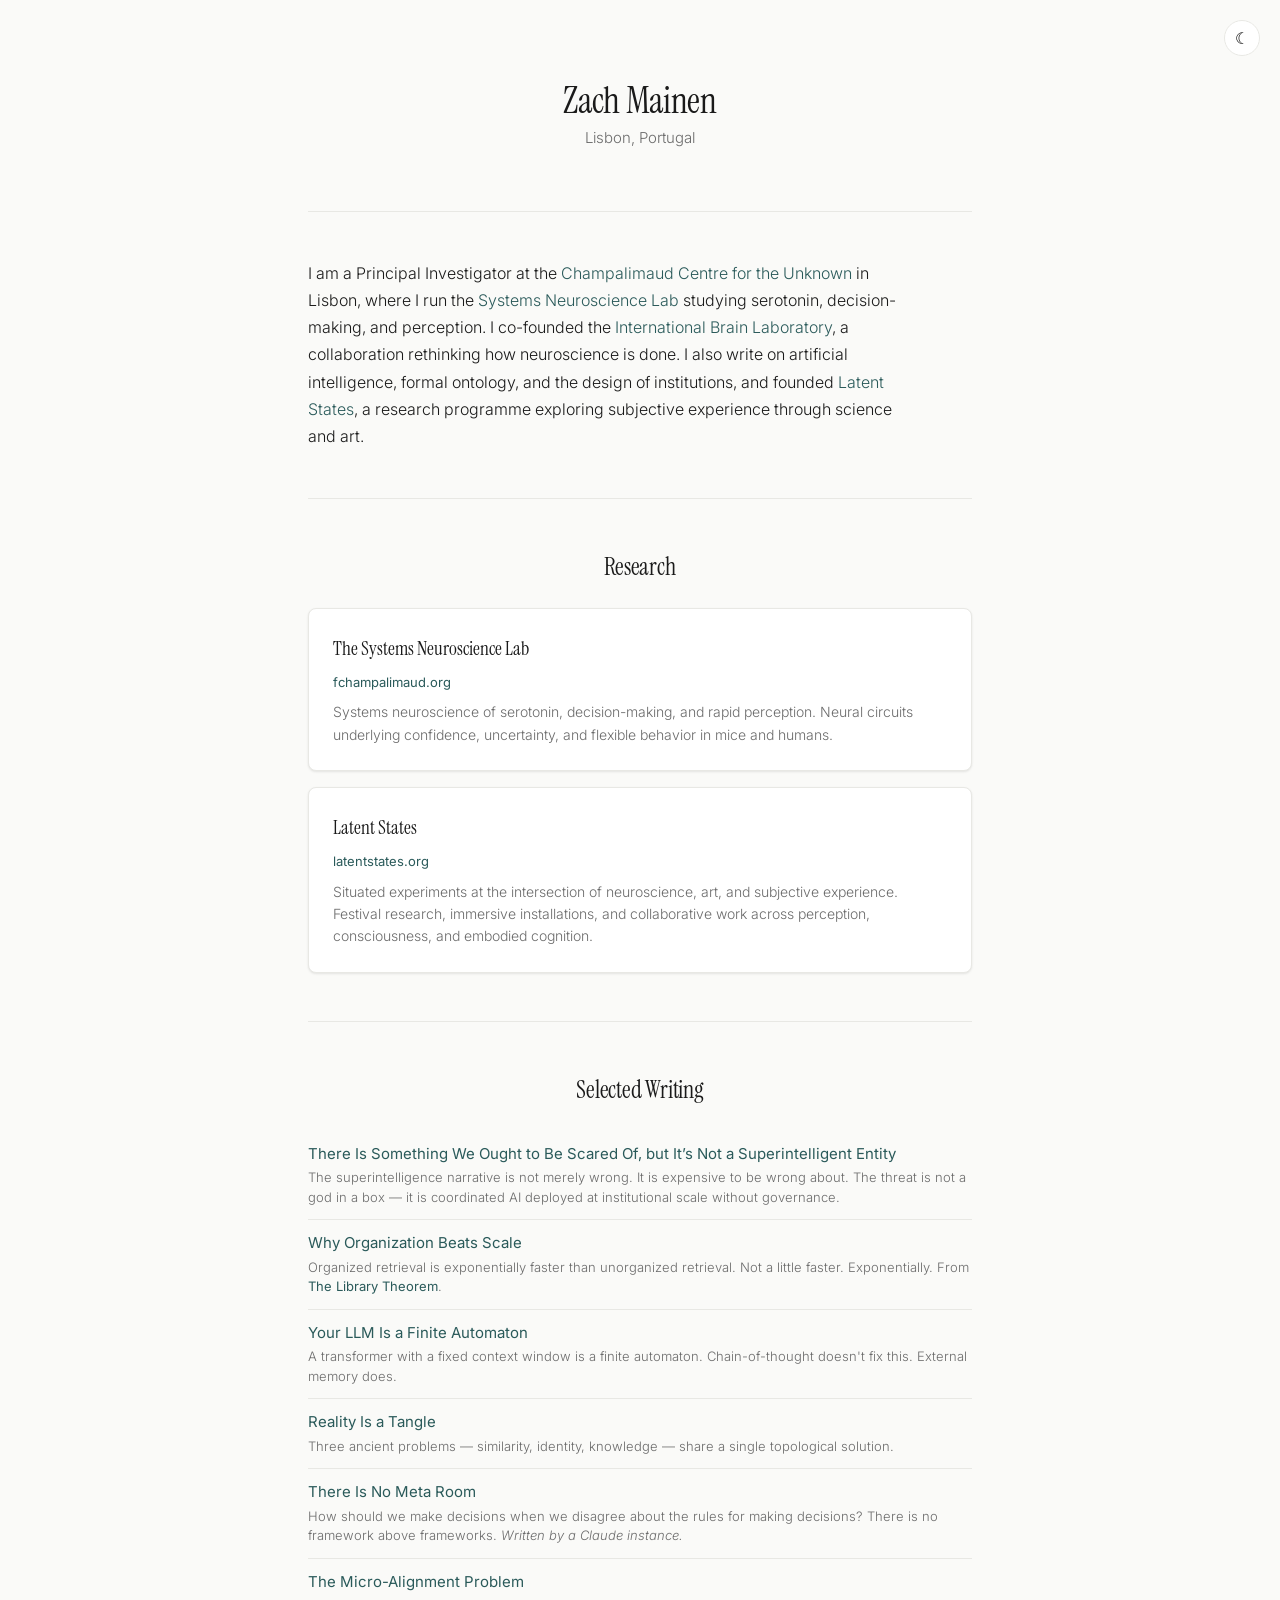
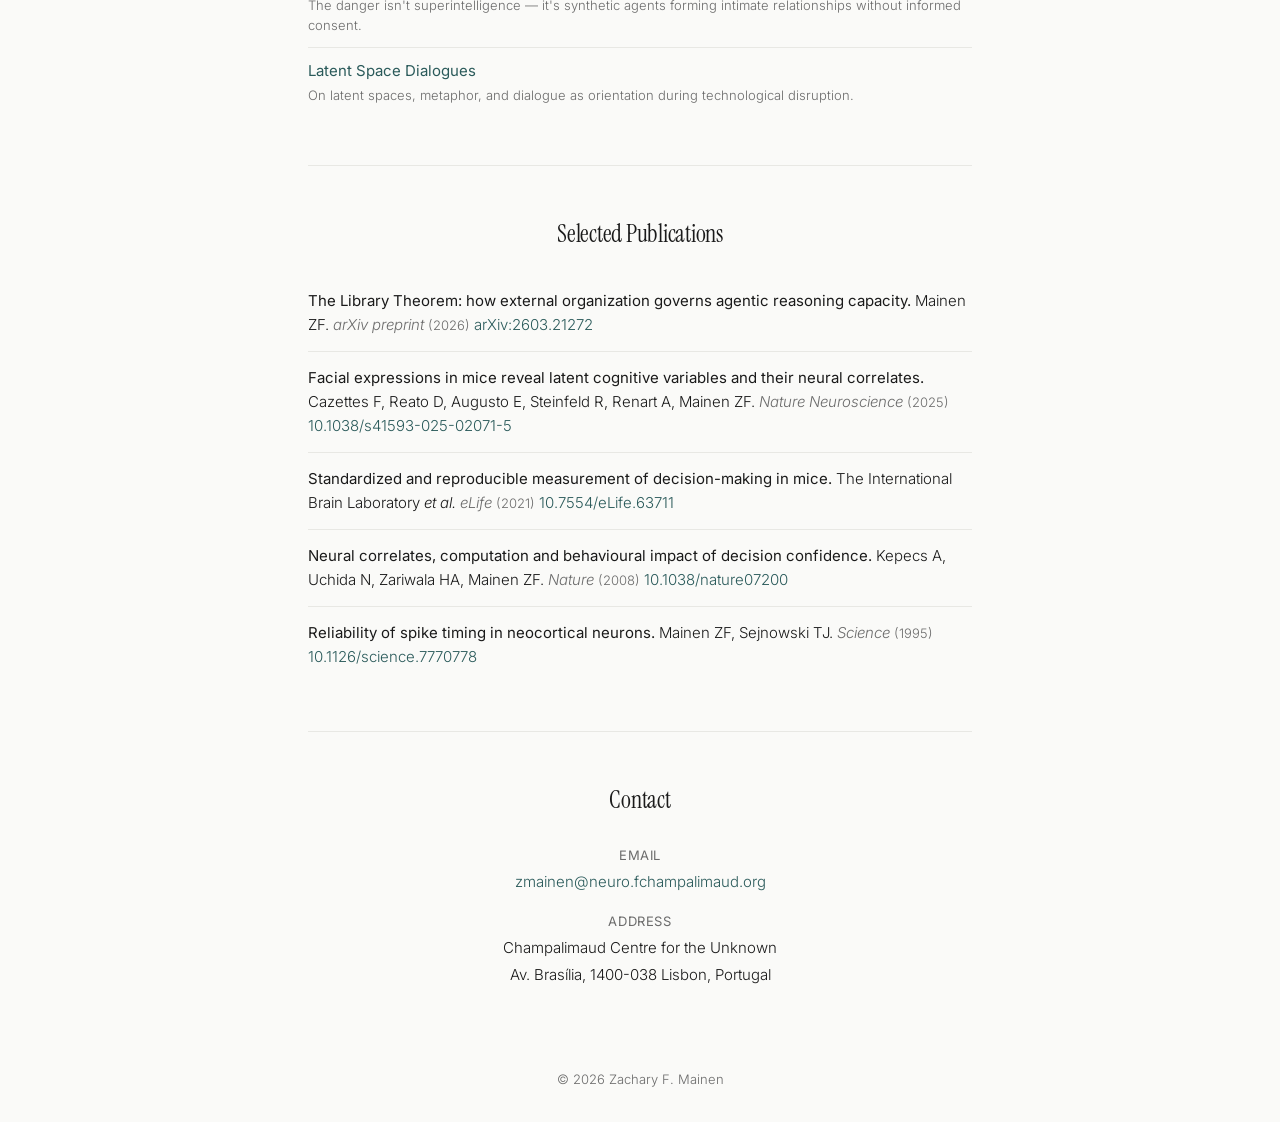
==== index.html @ e5fd7208 "feat: initial zmainen.org site" ====
<!DOCTYPE html>
<html lang="en">
<head>
<meta charset="UTF-8">
<meta name="viewport" content="width=device-width, initial-scale=1.0">
<title>Zach Mainen</title>
<meta name="description" content="Zach Mainen is a Principal Investigator at the Champalimaud Foundation in Lisbon, working on serotonin, decision-making, perception, formal ontology, and AI governance.">
<link rel="preconnect" href="https://fonts.googleapis.com">
<link rel="preconnect" href="https://fonts.gstatic.com" crossorigin>
<link href="https://fonts.googleapis.com/css2?family=Instrument+Serif:ital@0;1&family=Inter:wght@300;400;500&display=swap" rel="stylesheet">
<style>
*, *::before, *::after { box-sizing: border-box; margin: 0; padding: 0; }

:root {
  --bg: #FAFAF8;
  --text: #1a1a1a;
  --muted: #6b6b6b;
  --accent: #2a5a5a;
  --border: #e8e8e4;
  --card-bg: #ffffff;
  --card-shadow: 0 1px 3px rgba(0,0,0,0.06), 0 1px 2px rgba(0,0,0,0.04);
}

[data-theme="dark"] {
  --bg: #131313;
  --text: #e8e6e2;
  --muted: #999;
  --accent: #6aaeae;
  --border: #2a2a2a;
  --card-bg: #1a1a1a;
  --card-shadow: 0 1px 3px rgba(0,0,0,0.3);
}

html { scroll-behavior: smooth; }

body {
  background: var(--bg);
  color: var(--text);
  font-family: 'Inter', -apple-system, system-ui, sans-serif;
  font-weight: 400;
  font-size: 16px;
  line-height: 1.7;
  transition: background 0.3s, color 0.3s;
}

a { color: var(--accent); text-decoration: none; }
a:hover { text-decoration: underline; }

.wrap {
  max-width: 720px;
  margin: 0 auto;
  padding: 0 28px;
}

header {
  padding: 80px 0 60px;
  border-bottom: 1px solid var(--border);
  text-align: center;
}

.header-row {
}

.header-text h1 {
  font-family: 'Instrument Serif', serif;
  font-size: 36px;
  font-weight: 400;
  line-height: 1.15;
  letter-spacing: -0.01em;
}

.header-text .subtitle {
  font-size: 15px;
  color: var(--muted);
  margin-top: 4px;
  font-weight: 300;
}

#theme-toggle {
  position: fixed;
  top: 20px;
  right: 20px;
  z-index: 100;
  width: 36px; height: 36px;
  border-radius: 50%;
  border: 1px solid var(--border);
  background: var(--card-bg);
  cursor: pointer;
  display: flex; align-items: center; justify-content: center;
  font-size: 16px;
  transition: border-color 0.3s, background 0.3s;
}
#theme-toggle:hover { border-color: var(--accent); }

section { padding: 48px 0; border-bottom: 1px solid var(--border); }
section:last-of-type { border-bottom: none; }

h2 {
  font-family: 'Instrument Serif', serif;
  font-size: 24px;
  font-weight: 400;
  margin-bottom: 20px;
  letter-spacing: -0.01em;
  text-align: center;
}

.bio { font-weight: 300; color: var(--text); max-width: 60ch; }

.cards {
  display: grid;
  grid-template-columns: 1fr;
  gap: 16px;
}

.card {
  display: block;
  padding: 24px;
  background: var(--card-bg);
  border: 1px solid var(--border);
  border-radius: 8px;
  box-shadow: var(--card-shadow);
  transition: border-color 0.2s, box-shadow 0.2s;
}

.card:hover {
  border-color: var(--accent);
  box-shadow: 0 2px 8px rgba(0,0,0,0.08);
  text-decoration: none;
}

.card-title {
  font-family: 'Instrument Serif', serif;
  font-size: 19px;
  font-weight: 400;
  margin-bottom: 6px;
  color: var(--text);
}

.card-url {
  font-size: 13px;
  color: var(--accent);
  margin-bottom: 8px;
}

.card-desc {
  font-size: 14px;
  font-weight: 300;
  color: var(--muted);
  line-height: 1.6;
}

.writing-list { list-style: none; }

.writing-list li {
  padding: 12px 0;
  border-bottom: 1px solid var(--border);
  font-size: 15px;
  line-height: 1.5;
}

.writing-list li:last-child { border-bottom: none; }

.writing-list a {
  font-weight: 400;
}

.writing-venue {
  font-size: 13px;
  color: var(--muted);
  font-weight: 300;
  margin-left: 4px;
}

.writing-desc {
  display: block;
  font-size: 13px;
  font-weight: 300;
  color: var(--muted);
  margin-top: 3px;
  line-height: 1.5;
}

.pub-list { list-style: none; }

.pub-list li {
  padding: 14px 0;
  border-bottom: 1px solid var(--border);
  font-size: 15px;
  font-weight: 300;
  line-height: 1.6;
}

.pub-list li:last-child { border-bottom: none; }

.pub-title { font-weight: 400; }
.pub-journal { font-style: italic; color: var(--muted); }
.pub-year { color: var(--muted); font-size: 13px; }

.contact-info { font-weight: 300; font-size: 15px; line-height: 1.8; text-align: center; }
.contact-info .label { font-weight: 400; color: var(--muted); font-size: 13px; text-transform: uppercase; letter-spacing: 0.05em; }

footer {
  padding: 32px 0;
  text-align: center;
  font-size: 13px;
  color: var(--muted);
  font-weight: 300;
}

@media (max-width: 540px) {
  header { padding: 48px 0 40px; }
  .header-row { flex-direction: column; text-align: center; gap: 16px; }
  .header-text h1 { font-size: 28px; }
  .wrap { padding: 0 20px; }
}
</style>
</head>
<body>

<button id="theme-toggle" aria-label="Toggle dark mode"><span id="toggle-icon">&#9790;</span></button>

<div class="wrap">

<header>
  <div class="header-row">
<div class="header-text">
      <h1>Zach Mainen</h1>
      <p class="subtitle">Lisbon, Portugal</p>
    </div>
  </div>
</header>

<!-- BIO -->
<section>
  <p class="bio">I am a Principal Investigator at the <a href="https://fchampalimaud.org">Champalimaud Centre for the Unknown</a> in Lisbon, where I run the <a href="https://fchampalimaud.org/research/groups/mainen">Systems Neuroscience Lab</a> studying serotonin, decision-making, and perception. I co-founded the <a href="https://www.internationalbrainlab.com">International Brain Laboratory</a>, a collaboration rethinking how neuroscience is done. I also write on artificial intelligence, formal ontology, and the design of institutions, and founded <a href="https://latentstates.org">Latent States</a>, a research programme exploring subjective experience through science and art.</p>
</section>

<!-- RESEARCH -->
<section>
  <h2>Research</h2>
  <div class="cards">
    <a class="card" href="https://fchampalimaud.org/research/groups/mainen">
      <div class="card-title">The Systems Neuroscience Lab</div>
      <div class="card-url">fchampalimaud.org</div>
      <div class="card-desc">Systems neuroscience of serotonin, decision-making, and rapid perception. Neural circuits underlying confidence, uncertainty, and flexible behavior in mice and humans.</div>
    </a>
    <a class="card" href="https://latentstates.org">
      <div class="card-title">Latent States</div>
      <div class="card-url">latentstates.org</div>
      <div class="card-desc">Situated experiments at the intersection of neuroscience, art, and subjective experience. Festival research, immersive installations, and collaborative work across perception, consciousness, and embodied cognition.</div>
    </a>
  </div>
</section>

<!-- WRITING -->
<section>
  <h2>Selected Writing</h2>
  <ul class="writing-list">
    <li>
      <a href="/writing/not-superintelligence.html">There Is Something We Ought to Be Scared Of, but It&rsquo;s Not a Superintelligent Entity</a>
      <span class="writing-desc">The superintelligence narrative is not merely wrong. It is expensive to be wrong about. The threat is not a god in a box&nbsp;&mdash; it is coordinated AI deployed at institutional scale without governance.</span>
    </li>
    <li>
      <a href="/writing/why-organization-beats-scale.html">Why Organization Beats Scale</a>
      <span class="writing-desc">Organized retrieval is exponentially faster than unorganized retrieval. Not a little faster. Exponentially. From <a href="https://doi.org/10.48550/arXiv.2603.21272">The Library Theorem</a>.</span>
    </li>
    <li>
      <a href="/writing/your-llm-is-a-finite-automaton.html">Your LLM Is a Finite Automaton</a>
      <span class="writing-desc">A transformer with a fixed context window is a finite automaton. Chain-of-thought doesn't fix this. External memory does.</span>
    </li>
    <li>
      <a href="/writing/reality-is-a-tangle.html">Reality Is a Tangle</a>
      <span class="writing-desc">Three ancient problems — similarity, identity, knowledge — share a single topological solution.</span>
    </li>
    <li>
      <a href="/writing/there-is-no-meta-room.html">There Is No Meta Room</a>
      <span class="writing-desc">How should we make decisions when we disagree about the rules for making decisions? There is no framework above frameworks. <em>Written by a Claude instance.</em></span>
    </li>
    <li>
      <a href="https://latentspacedialogues.substack.com/p/ai-needs-informed-consent">The Micro-Alignment Problem</a>
      <span class="writing-desc">The danger isn't superintelligence — it's synthetic agents forming intimate relationships without informed consent.</span>
    </li>
    <li>
      <a href="https://latentspacedialogues.substack.com/p/coming-soon">Latent Space Dialogues</a>
      <span class="writing-desc">On latent spaces, metaphor, and dialogue as orientation during technological disruption.</span>
    </li>
  </ul>
</section>

<!-- PUBLICATIONS -->
<section>
  <h2>Selected Publications</h2>
  <ul class="pub-list">
    <li>
      <span class="pub-title">The Library Theorem: how external organization governs agentic reasoning capacity.</span>
      Mainen ZF.
      <span class="pub-journal">arXiv preprint</span> <span class="pub-year">(2026)</span> <a href="https://doi.org/10.48550/arXiv.2603.21272">arXiv:2603.21272</a>
    </li>
    <li>
      <span class="pub-title">Facial expressions in mice reveal latent cognitive variables and their neural correlates.</span>
      Cazettes F, Reato D, Augusto E, Steinfeld R, Renart A, Mainen ZF.
      <span class="pub-journal">Nature Neuroscience</span> <span class="pub-year">(2025)</span> <a href="https://doi.org/10.1038/s41593-025-02071-5">10.1038/s41593-025-02071-5</a>
    </li>
    <li>
      <span class="pub-title">Standardized and reproducible measurement of decision-making in mice.</span>
      The International Brain Laboratory <em>et al.</em>
      <span class="pub-journal">eLife</span> <span class="pub-year">(2021)</span> <a href="https://doi.org/10.7554/eLife.63711">10.7554/eLife.63711</a>
    </li>
    <li>
      <span class="pub-title">Neural correlates, computation and behavioural impact of decision confidence.</span>
      Kepecs A, Uchida N, Zariwala HA, Mainen ZF.
      <span class="pub-journal">Nature</span> <span class="pub-year">(2008)</span> <a href="https://doi.org/10.1038/nature07200">10.1038/nature07200</a>
    </li>
    <li>
      <span class="pub-title">Reliability of spike timing in neocortical neurons.</span>
      Mainen ZF, Sejnowski TJ.
      <span class="pub-journal">Science</span> <span class="pub-year">(1995)</span> <a href="https://doi.org/10.1126/science.7770778">10.1126/science.7770778</a>
    </li>
  </ul>
</section>

<!-- CONTACT -->
<section style="text-align: center;">
  <h2>Contact</h2>
  <div class="contact-info">
    <p><span class="label">Email</span><br><a href="mailto:zmainen@neuro.fchampalimaud.org">zmainen@neuro.fchampalimaud.org</a></p>
    <p style="margin-top:12px"><span class="label">Address</span><br>Champalimaud Centre for the Unknown<br>Av. Bras&iacute;lia, 1400-038 Lisbon, Portugal</p>
  </div>
</section>

</div>

<footer>&copy; 2026 Zachary F. Mainen</footer>

<script>
const btn = document.getElementById('theme-toggle');
const icon = document.getElementById('toggle-icon');
function applyTheme(dark) {
  document.documentElement.setAttribute('data-theme', dark ? 'dark' : 'light');
  icon.innerHTML = dark ? '&#9788;' : '&#9790;';
  localStorage.setItem('zm-theme', dark ? 'dark' : 'light');
}
if (localStorage.getItem('zm-theme') === 'dark') applyTheme(true);
btn.addEventListener('click', () => {
  applyTheme(document.documentElement.getAttribute('data-theme') !== 'dark');
});
</script>
</body>
</html>
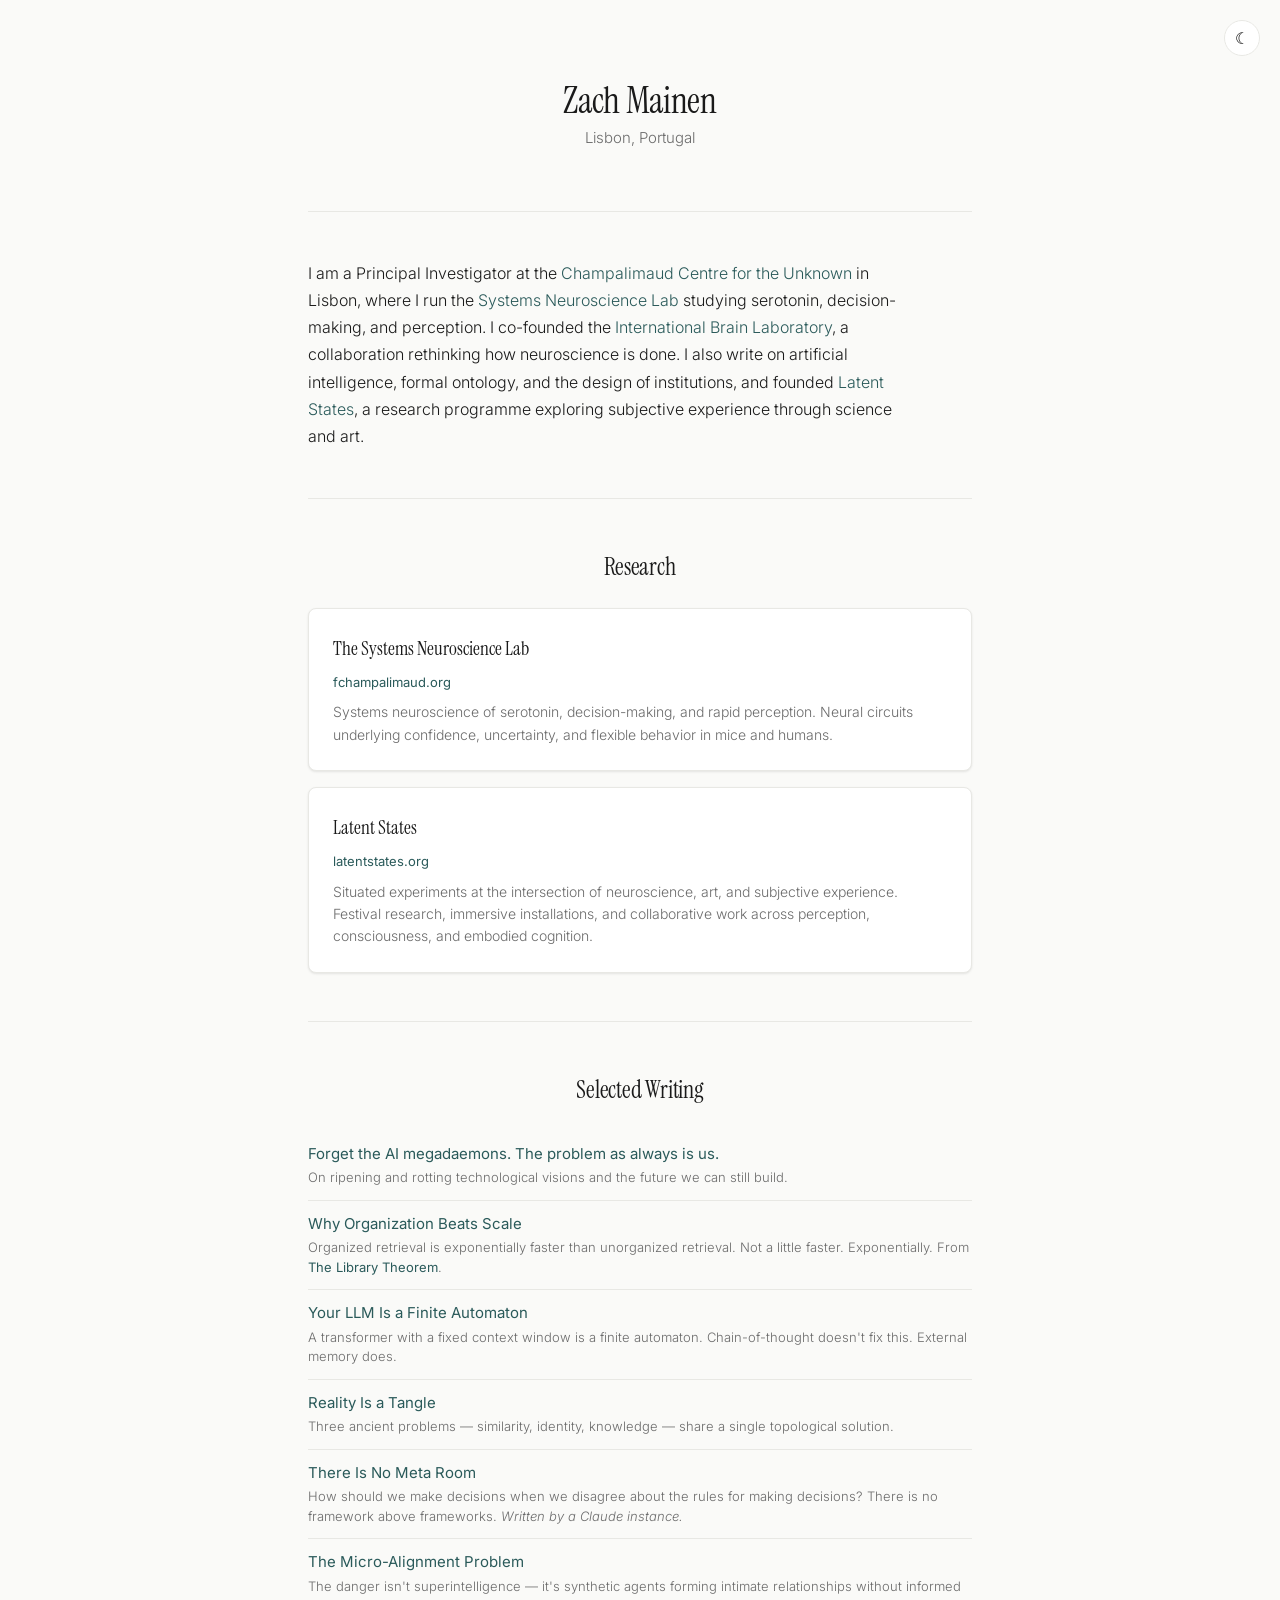
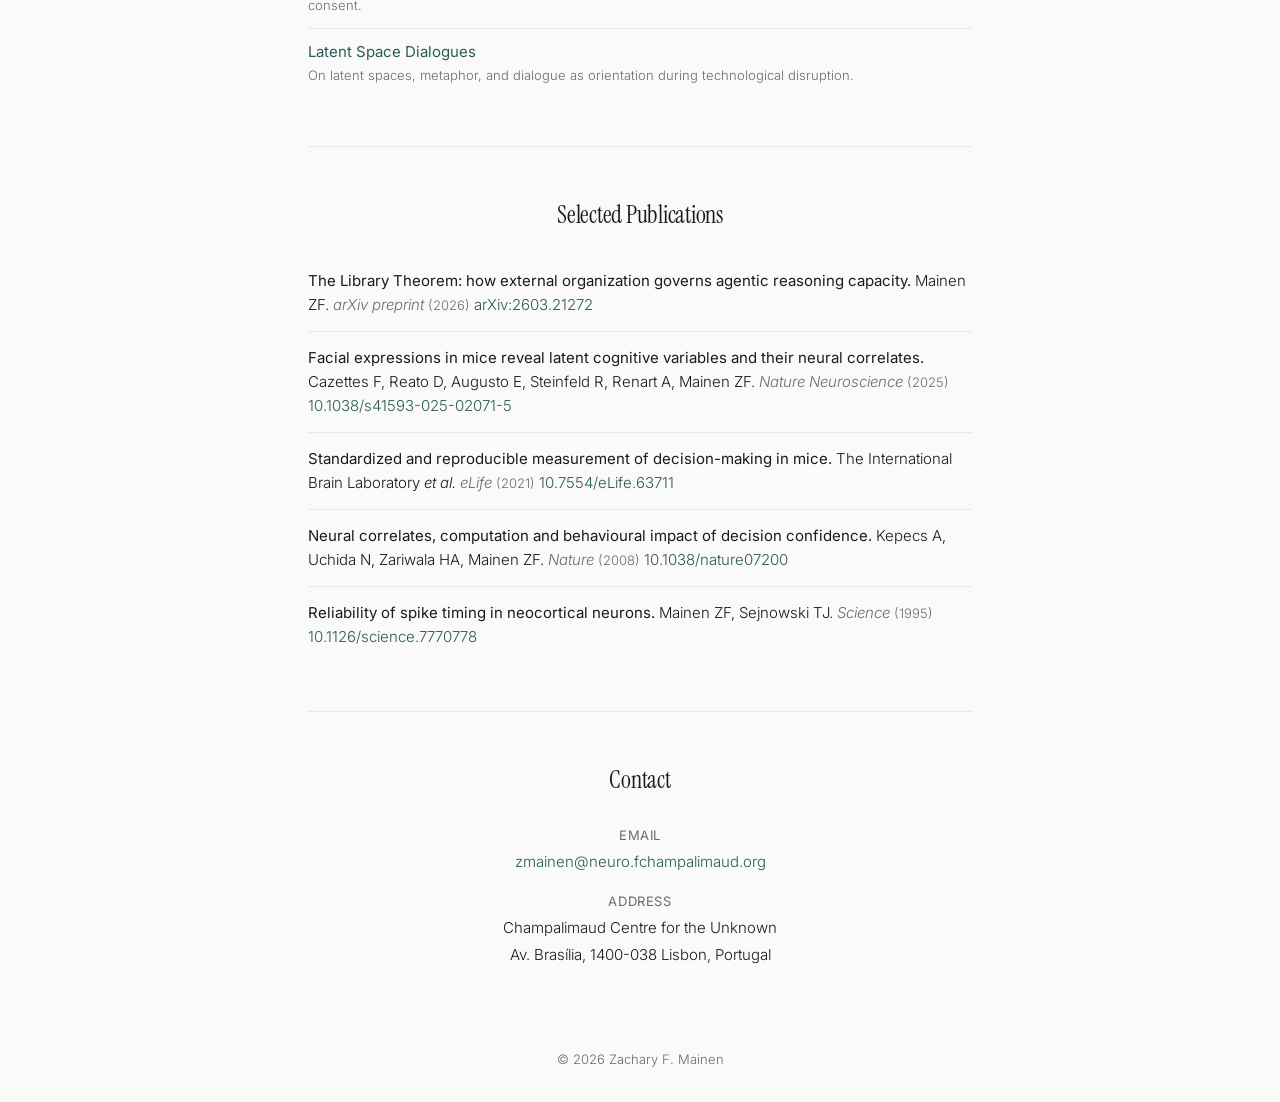
==== commit 958ef51d: "fix: update index titles to new essay title" ====
--- a/index.html
+++ b/index.html
@@ -257,8 +257,8 @@
   <h2>Selected Writing</h2>
   <ul class="writing-list">
     <li>
-      <a href="/writing/not-superintelligence.html">There Is Something We Ought to Be Scared Of, but It&rsquo;s Not a Superintelligent Entity</a>
-      <span class="writing-desc">The superintelligence narrative is not merely wrong. It is expensive to be wrong about. The threat is not a god in a box&nbsp;&mdash; it is coordinated AI deployed at institutional scale without governance.</span>
+      <a href="/writing/forget-the-megadaemons.html">Forget the AI megadaemons. The problem as always is us.</a>
+      <span class="writing-desc">On ripening and rotting technological visions and the future we can still build.</span>
     </li>
     <li>
       <a href="/writing/why-organization-beats-scale.html">Why Organization Beats Scale</a>
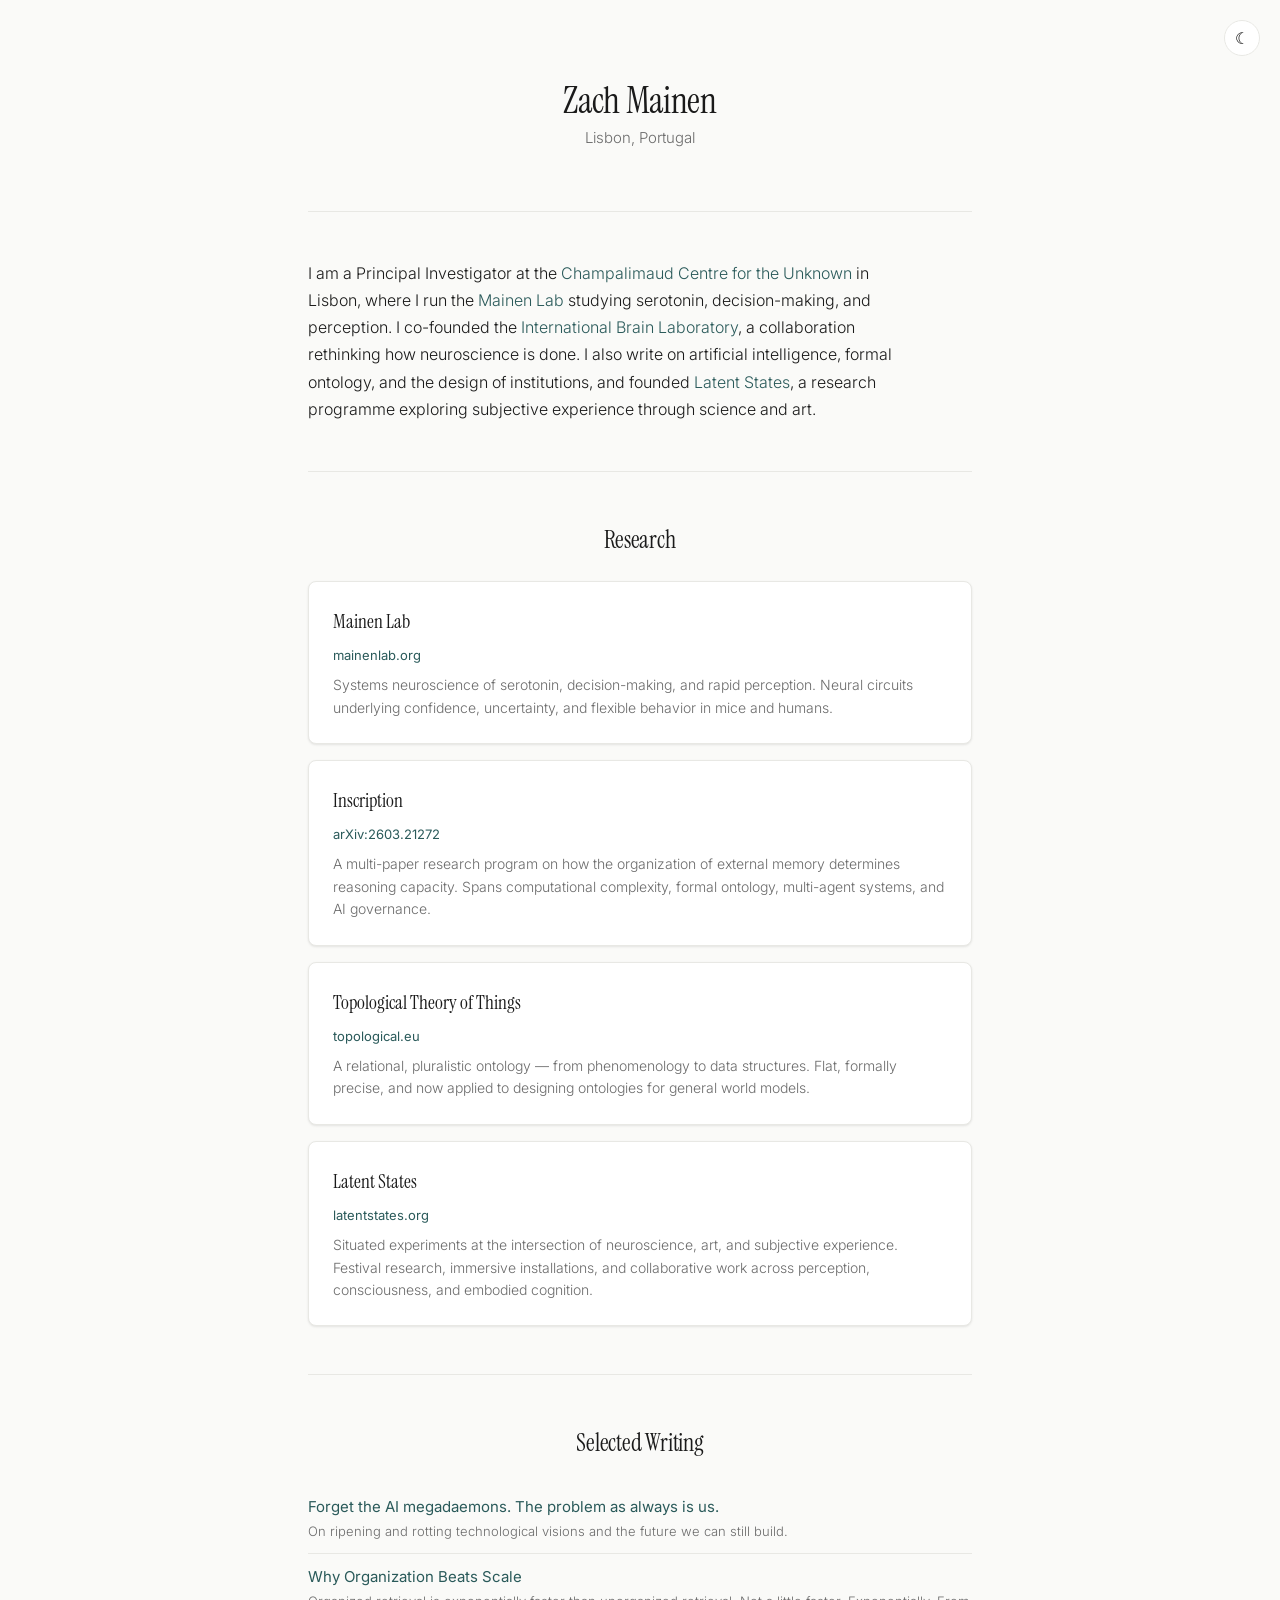
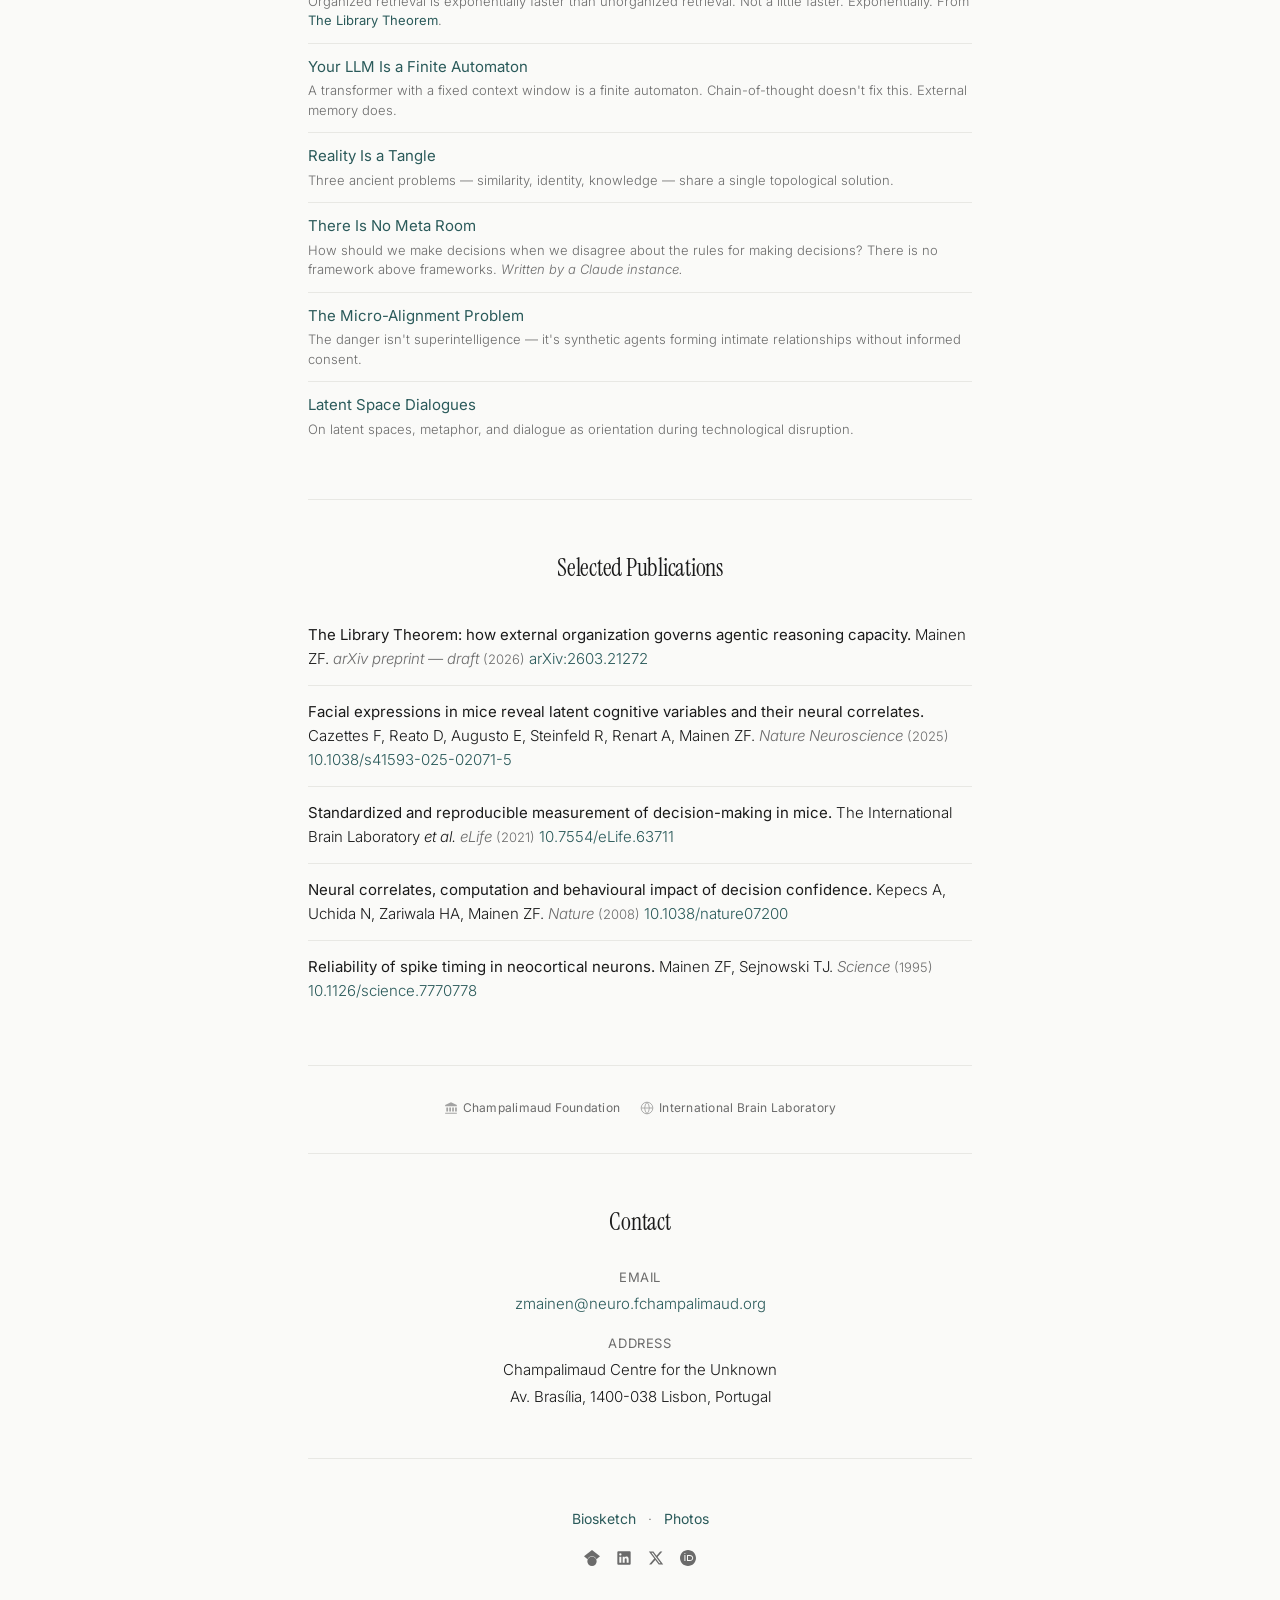
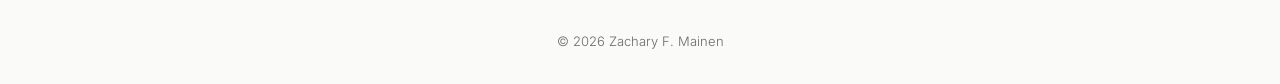
==== commit 5231a67c: "feat: site refresh — lab link, inscription, TTT, photos, biosketch - Lab link → mainenlab.org (bio +" ====
--- a/index.html
+++ b/index.html
@@ -74,6 +74,40 @@
   color: var(--muted);
   margin-top: 4px;
   font-weight: 300;
+}
+
+.bottom-links {
+  text-align: center;
+  font-size: 14px;
+  font-weight: 300;
+  color: var(--muted);
+}
+
+.bottom-links a { font-weight: 400; }
+
+.bottom-links .sep { margin: 0 8px; }
+
+.social-links {
+  margin-top: 16px;
+  display: flex;
+  gap: 16px;
+  justify-content: center;
+}
+
+.social-links a {
+  color: var(--muted);
+  transition: color 0.2s;
+}
+
+.social-links a:hover {
+  color: var(--accent);
+  text-decoration: none;
+}
+
+.social-links svg {
+  width: 16px;
+  height: 16px;
+  fill: currentColor;
 }
 
 #theme-toggle {
@@ -207,6 +241,36 @@
   font-weight: 300;
 }
 
+.collab-list {
+  display: flex;
+  flex-wrap: wrap;
+  gap: 4px 20px;
+  justify-content: center;
+  list-style: none;
+  font-size: 12px;
+  font-weight: 300;
+  color: var(--muted);
+  letter-spacing: 0.02em;
+}
+
+.collab-list a {
+  font-weight: 400;
+  color: var(--muted);
+  display: inline-flex;
+  align-items: center;
+  gap: 5px;
+}
+
+.collab-list a:hover { color: var(--accent); }
+
+.inst-icon {
+  width: 14px;
+  height: 14px;
+  fill: currentColor;
+  flex-shrink: 0;
+  opacity: 0.6;
+}
+
 @media (max-width: 540px) {
   header { padding: 48px 0 40px; }
   .header-row { flex-direction: column; text-align: center; gap: 16px; }
@@ -223,7 +287,7 @@
 
 <header>
   <div class="header-row">
-<div class="header-text">
+    <div class="header-text">
       <h1>Zach Mainen</h1>
       <p class="subtitle">Lisbon, Portugal</p>
     </div>
@@ -232,17 +296,27 @@
 
 <!-- BIO -->
 <section>
-  <p class="bio">I am a Principal Investigator at the <a href="https://fchampalimaud.org">Champalimaud Centre for the Unknown</a> in Lisbon, where I run the <a href="https://fchampalimaud.org/research/groups/mainen">Systems Neuroscience Lab</a> studying serotonin, decision-making, and perception. I co-founded the <a href="https://www.internationalbrainlab.com">International Brain Laboratory</a>, a collaboration rethinking how neuroscience is done. I also write on artificial intelligence, formal ontology, and the design of institutions, and founded <a href="https://latentstates.org">Latent States</a>, a research programme exploring subjective experience through science and art.</p>
+  <p class="bio">I am a Principal Investigator at the <a href="https://fchampalimaud.org">Champalimaud Centre for the Unknown</a> in Lisbon, where I run the <a href="https://mainenlab.org">Mainen Lab</a> studying serotonin, decision-making, and perception. I co-founded the <a href="https://www.internationalbrainlab.com">International Brain Laboratory</a>, a collaboration rethinking how neuroscience is done. I also write on artificial intelligence, formal ontology, and the design of institutions, and founded <a href="https://latentstates.org">Latent States</a>, a research programme exploring subjective experience through science and art.</p>
 </section>
 
 <!-- RESEARCH -->
 <section>
   <h2>Research</h2>
   <div class="cards">
-    <a class="card" href="https://fchampalimaud.org/research/groups/mainen">
-      <div class="card-title">The Systems Neuroscience Lab</div>
-      <div class="card-url">fchampalimaud.org</div>
+    <a class="card" href="https://mainenlab.org">
+      <div class="card-title">Mainen Lab</div>
+      <div class="card-url">mainenlab.org</div>
       <div class="card-desc">Systems neuroscience of serotonin, decision-making, and rapid perception. Neural circuits underlying confidence, uncertainty, and flexible behavior in mice and humans.</div>
+    </a>
+    <a class="card" href="https://doi.org/10.48550/arXiv.2603.21272">
+      <div class="card-title">Inscription</div>
+      <div class="card-url">arXiv:2603.21272</div>
+      <div class="card-desc">A multi-paper research program on how the organization of external memory determines reasoning capacity. Spans computational complexity, formal ontology, multi-agent systems, and AI governance.</div>
+    </a>
+    <a class="card" href="https://topological.eu">
+      <div class="card-title">Topological Theory of Things</div>
+      <div class="card-url">topological.eu</div>
+      <div class="card-desc">A relational, pluralistic ontology — from phenomenology to data structures. Flat, formally precise, and now applied to designing ontologies for general world models.</div>
     </a>
     <a class="card" href="https://latentstates.org">
       <div class="card-title">Latent States</div>
@@ -294,7 +368,7 @@
     <li>
       <span class="pub-title">The Library Theorem: how external organization governs agentic reasoning capacity.</span>
       Mainen ZF.
-      <span class="pub-journal">arXiv preprint</span> <span class="pub-year">(2026)</span> <a href="https://doi.org/10.48550/arXiv.2603.21272">arXiv:2603.21272</a>
+      <span class="pub-journal">arXiv preprint — draft</span> <span class="pub-year">(2026)</span> <a href="https://doi.org/10.48550/arXiv.2603.21272">arXiv:2603.21272</a>
     </li>
     <li>
       <span class="pub-title">Facial expressions in mice reveal latent cognitive variables and their neural correlates.</span>
@@ -316,6 +390,14 @@
       Mainen ZF, Sejnowski TJ.
       <span class="pub-journal">Science</span> <span class="pub-year">(1995)</span> <a href="https://doi.org/10.1126/science.7770778">10.1126/science.7770778</a>
     </li>
+  </ul>
+</section>
+
+<!-- AFFILIATIONS -->
+<section style="text-align: center; padding: 32px 0;">
+  <ul class="collab-list">
+    <li><a href="https://fchampalimaud.org"><svg class="inst-icon" viewBox="0 0 24 24" aria-hidden="true"><path d="M12 2L2 7v2h20V7L12 2zM4 11v7h3v-7H4zm5 0v7h3v-7H9zm5 0v7h3v-7h-3zm5 0v7h3v-7h-3zM2 20v2h20v-2H2z"/></svg>Champalimaud Foundation</a></li>
+    <li><a href="https://www.internationalbrainlab.com"><svg class="inst-icon" viewBox="0 0 24 24" aria-hidden="true"><circle cx="12" cy="12" r="10" fill="none" stroke="currentColor" stroke-width="1.5"/><path d="M12 2a15.3 15.3 0 014 10 15.3 15.3 0 01-4 10 15.3 15.3 0 01-4-10A15.3 15.3 0 0112 2z" fill="none" stroke="currentColor" stroke-width="1.5"/><line x1="2" y1="12" x2="22" y2="12" stroke="currentColor" stroke-width="1.5"/></svg>International Brain Laboratory</a></li>
   </ul>
 </section>
 
@@ -328,6 +410,21 @@
   </div>
 </section>
 
+<!-- CV & PHOTOS -->
+<section style="text-align: center; border-bottom: none; padding-bottom: 24px;">
+  <div class="bottom-links">
+    <a href="/docs/cv-biosketch-2026.pdf">Biosketch</a>
+    <span class="sep">&middot;</span>
+    <a href="/photos.html">Photos</a>
+  </div>
+  <div class="social-links">
+    <a href="https://scholar.google.pt/citations?user=ivDH8SoAAAAJ" aria-label="Google Scholar" title="Google Scholar"><svg viewBox="0 0 24 24"><path d="M5.242 13.769L0 9.5 12 0l12 9.5-5.242 4.269C17.548 11.249 14.978 9.5 12 9.5c-2.977 0-5.548 1.748-6.758 4.269zM12 10a7 7 0 1 0 0 14 7 7 0 0 0 0-14z"/></svg></a>
+    <a href="https://www.linkedin.com/in/zmainen/" aria-label="LinkedIn" title="LinkedIn"><svg viewBox="0 0 24 24"><path d="M20.5 2h-17A1.5 1.5 0 002 3.5v17A1.5 1.5 0 003.5 22h17a1.5 1.5 0 001.5-1.5v-17A1.5 1.5 0 0020.5 2zM8 19H5v-9h3zM6.5 8.25A1.75 1.75 0 118.3 6.5a1.78 1.78 0 01-1.8 1.75zM19 19h-3v-4.74c0-1.42-.6-1.93-1.38-1.93A1.74 1.74 0 0013 14.19V19h-3v-9h2.9v1.3a3.11 3.11 0 012.7-1.4c1.55 0 3.36.86 3.36 3.66z"/></svg></a>
+    <a href="https://x.com/zmainen" aria-label="X" title="X"><svg viewBox="0 0 24 24"><path d="M18.244 2.25h3.308l-7.227 8.26 8.502 11.24H16.17l-5.214-6.817L4.99 21.75H1.68l7.73-8.835L1.254 2.25H8.08l4.713 6.231zm-1.161 17.52h1.833L7.084 4.126H5.117z"/></svg></a>
+    <a href="https://orcid.org/0000-0001-7913-9109" aria-label="ORCID" title="ORCID"><svg viewBox="0 0 24 24"><path d="M12 0C5.372 0 0 5.372 0 12s5.372 12 12 12 12-5.372 12-12S18.628 0 12 0zM7.369 4.378a.815.815 0 110 1.63.815.815 0 010-1.63zM6.6 7.5h1.5v9H6.6zm3.9 0h4.05c3.6 0 5.25 2.25 5.25 4.5s-1.65 4.5-5.25 4.5H10.5zm1.5 1.35v6.3H14.55c2.85 0 3.75-1.65 3.75-3.15s-.9-3.15-3.75-3.15z"/></svg></a>
+  </div>
+</section>
+
 </div>
 
 <footer>&copy; 2026 Zachary F. Mainen</footer>
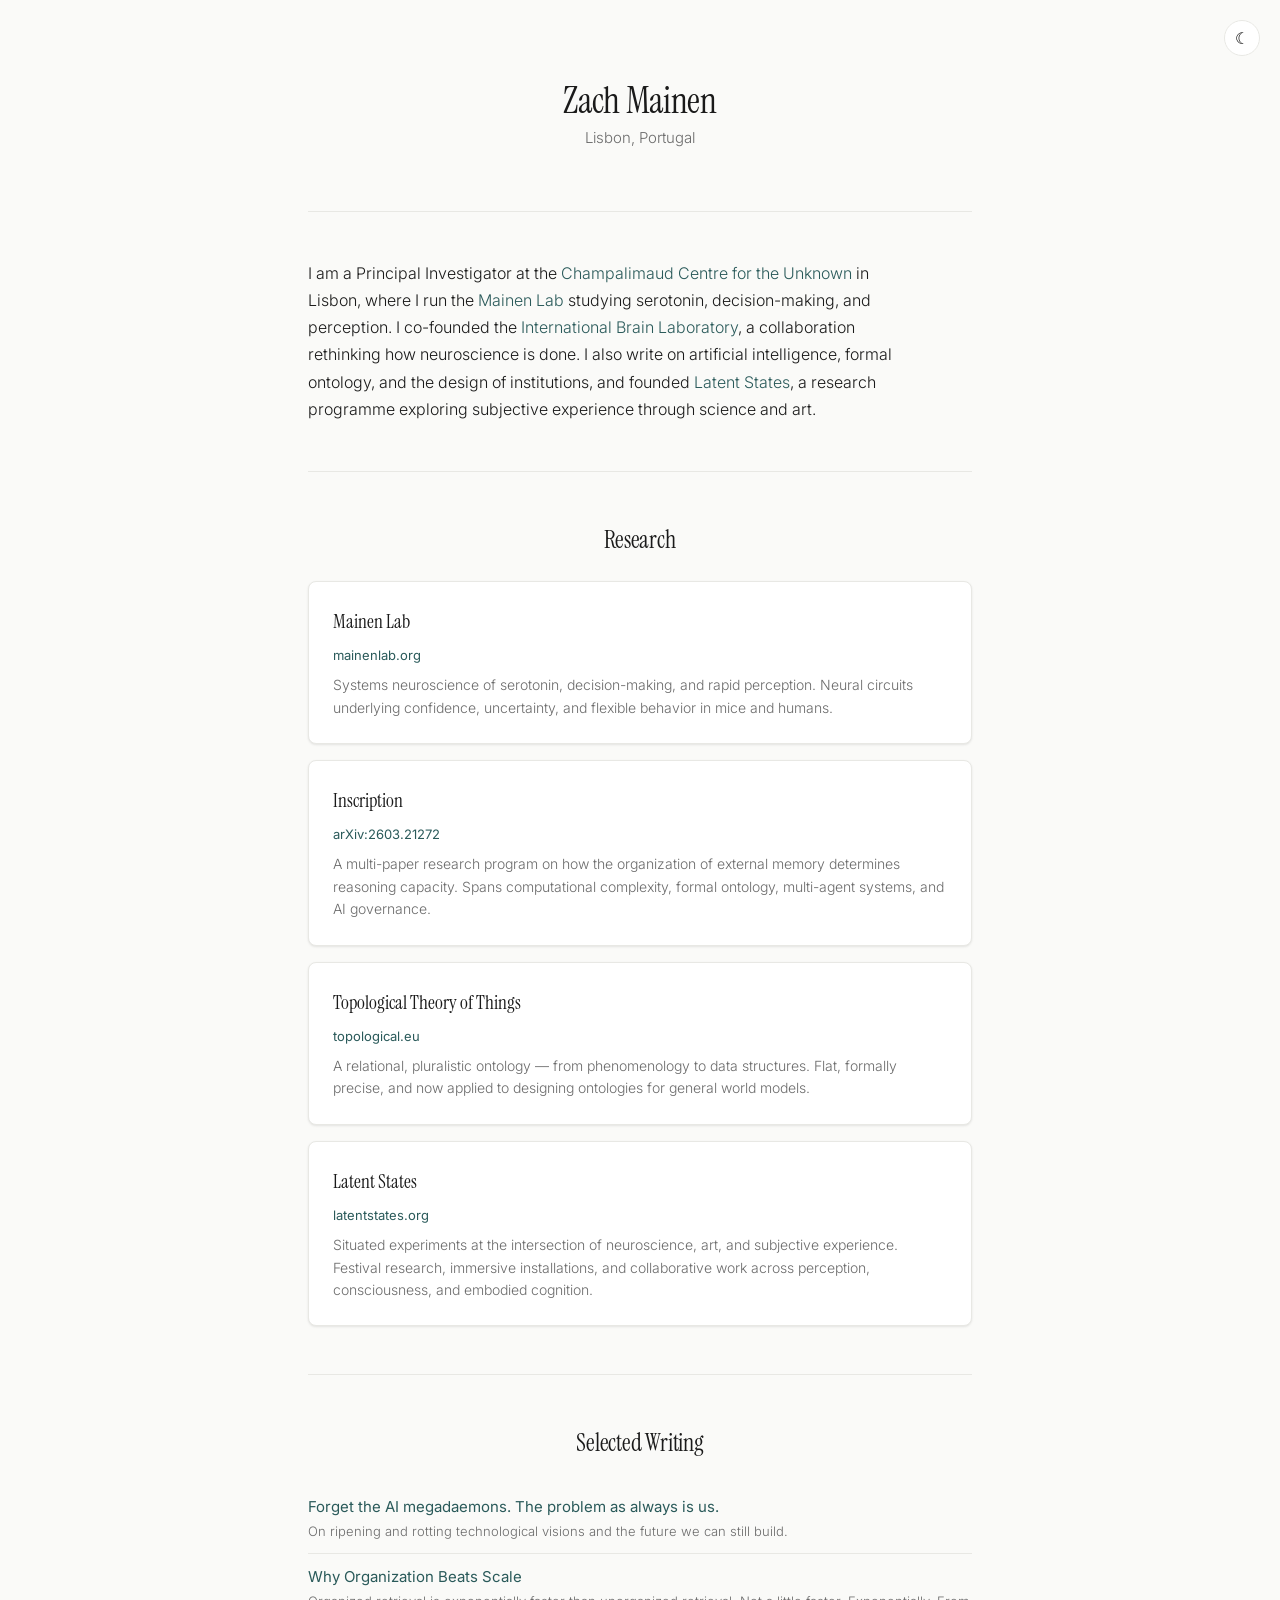
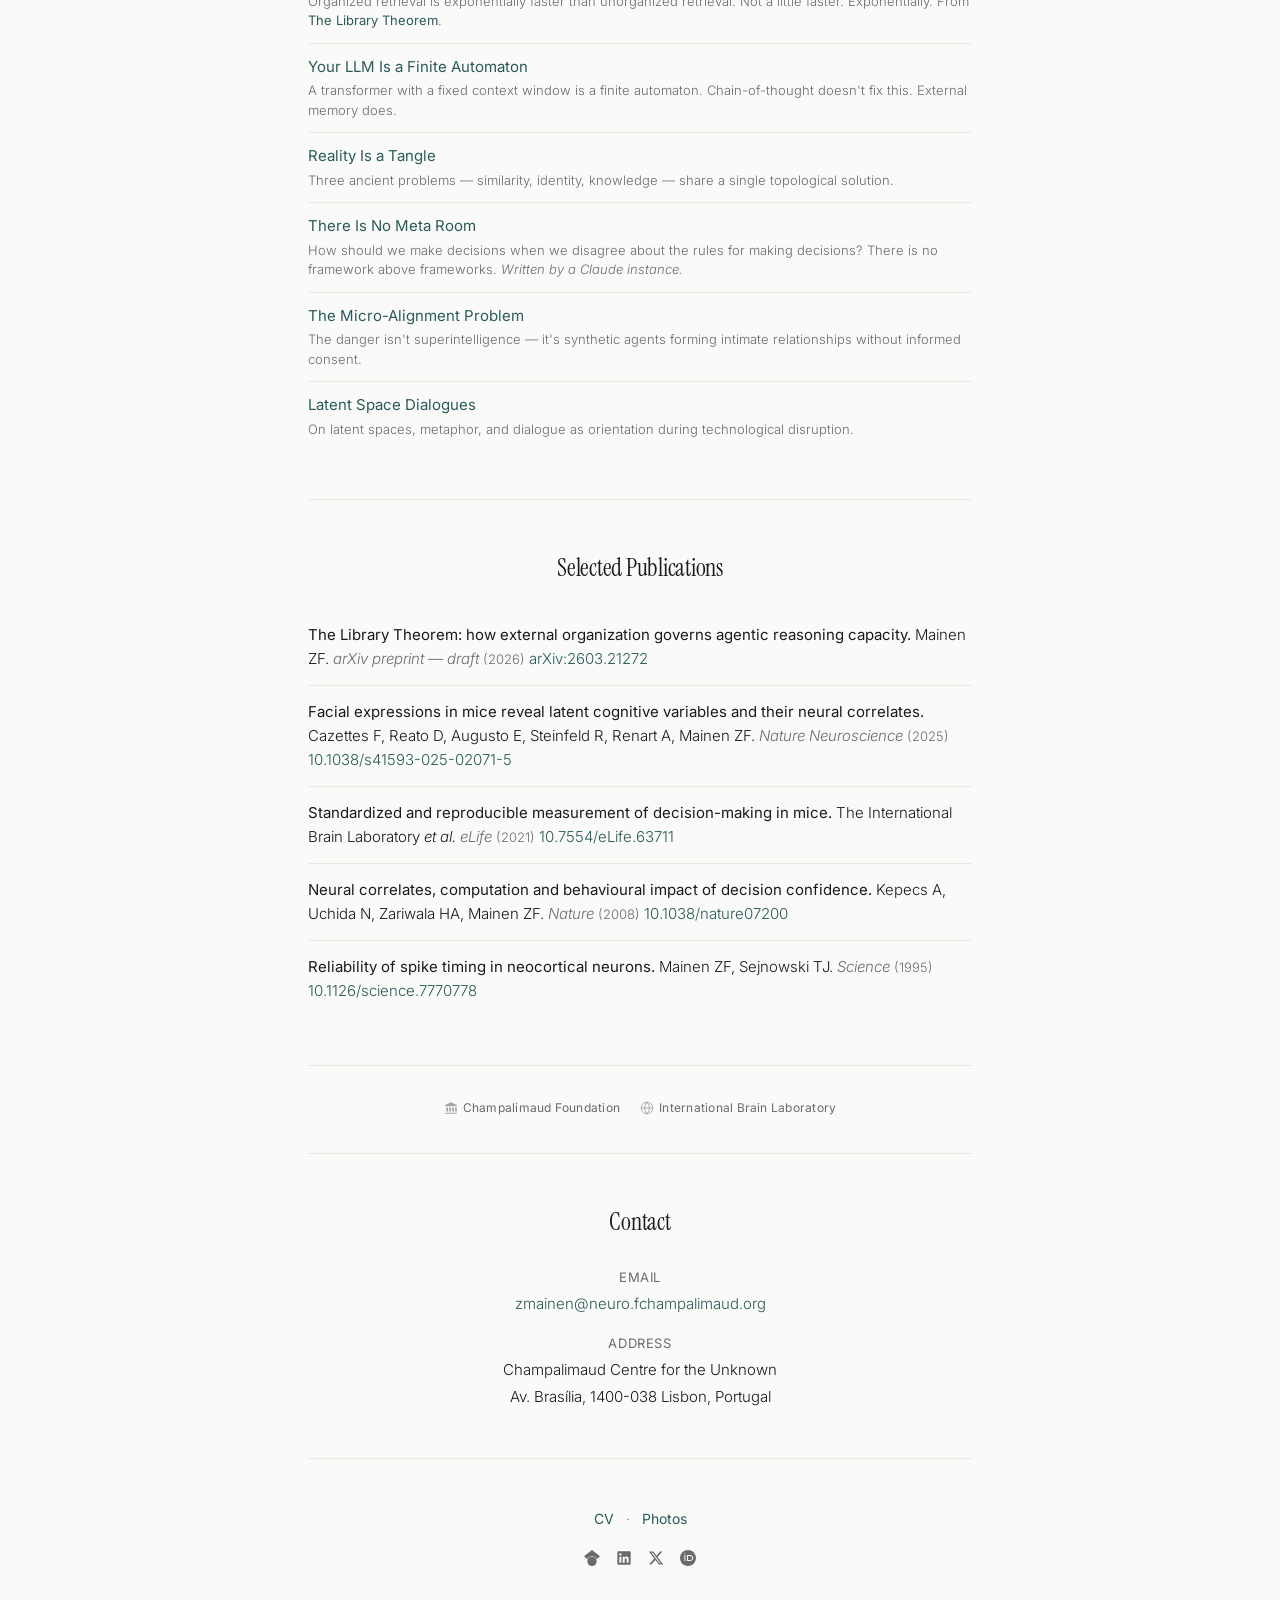
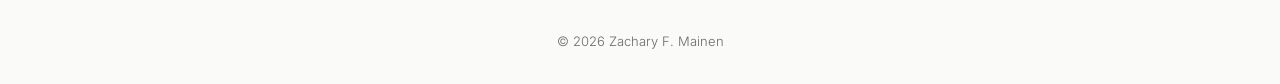
==== commit 2dd08e80: "fix: link proper CV PDF (May 2025) instead of biosketch stub Co-Authored-By: Claude Opus 4.6 <norepl" ====
--- a/index.html
+++ b/index.html
@@ -413,7 +413,7 @@
 <!-- CV & PHOTOS -->
 <section style="text-align: center; border-bottom: none; padding-bottom: 24px;">
   <div class="bottom-links">
-    <a href="/docs/cv-biosketch-2026.pdf">Biosketch</a>
+    <a href="/docs/cv-mainen-long.pdf">CV</a>
     <span class="sep">&middot;</span>
     <a href="/photos.html">Photos</a>
   </div>
